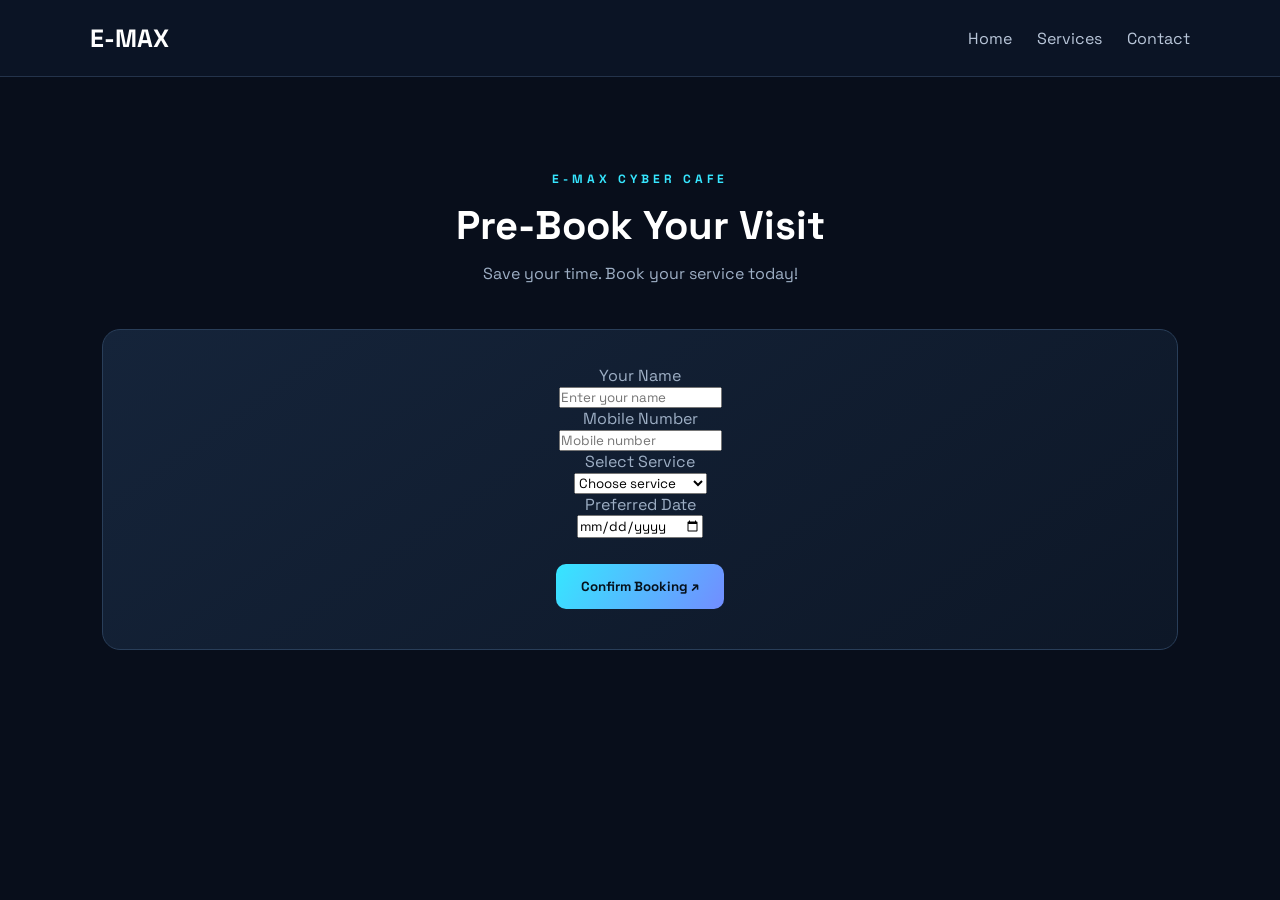
==== booking.html @ 5b34764a "Create booking.html" ====
<!DOCTYPE html>
<html lang="en">
<head>
<meta charset="UTF-8">
<meta name="viewport" content="width=device-width, initial-scale=1.0">
<title>E-MAX | Pre Booking</title>
<link rel="stylesheet" href="styles.css">
</head>
<body>

<header>
  <a href="index.html" class="logo">E-MAX</a>
  <nav>
    <a href="index.html">Home</a>
    <a href="services.html">Services</a>
    <a href="contact.html">Contact</a>
  </nav>
</header>

<section class="services">
  <div class="section-title">
    <span>E-MAX CYBER CAFE</span>
    <h2>Pre-Book Your Visit</h2>
    <p>Save your time. Book your service today!</p>
  </div>

  <form id="bookingForm" class="service-card">
    <p>Your Name</p>
    <input name="name" placeholder="Enter your name" required>

    <p>Mobile Number</p>
    <input name="mobile" type="tel" placeholder="Mobile number" required>

    <p>Select Service</p>
    <select name="service" required>
      <option value="">Choose service</option>
      <option>Aadhaar Services</option>
      <option>PAN Card</option>
      <option>Voter ID</option>
      <option>Driving Licence</option>
      <option>Scholarship</option>
      <option>Banking</option>
      <option>Other</option>
    </select>

    <p>Preferred Date</p>
    <input name="date" type="date" required>

    <br><br>
    <button class="btn" type="submit">
      Confirm Booking ↗
    </button>
  </form>
</section>

<script>
document.getElementById("bookingForm").addEventListener("submit", function(e) {
  e.preventDefault();

  const f = new FormData(this);

  const message =
    "Hello E-MAX! Booking Request\n" +
    "Name: " + f.get("name") + "\n" +
    "Mobile: " + f.get("mobile") + "\n" +
    "Service: " + f.get("service") + "\n" +
    "Date: " + f.get("date");

  window.open(
    "https://wa.me/919099212666?text=" +
    encodeURIComponent(message),
    "_blank"
  );
});
</script>

</body>
</html>
---- styles.css ----
@import url('https://fonts.googleapis.com/css2?family=Space+Grotesk:wght@400;500;600;700&display=swap');

* {
  margin: 0;
  padding: 0;
  box-sizing: border-box;
  font-family: 'Space Grotesk', sans-serif;
}

body {
  background: #080e1b;
  color: white;
}

header {
  display: flex;
  justify-content: space-between;
  align-items: center;
  padding: 22px 7%;
  background: #0b1425;
  position: sticky;
  top: 0;
  z-index: 100;
  border-bottom: 1px solid #24334b;
}

.logo {
  font-size: 25px;
  font-weight: 700;
  text-decoration: none;
  color: white;
}

.logo span {
  color: #36e6ff;
}

.logo small {
  display: block;
  font-size: 9px;
  letter-spacing: 4px;
  color: #36e6ff;
}

nav {
  display: flex;
  gap: 25px;
}

nav a {
  text-decoration: none;
  color: #b9c6d9;
  transition: .3s;
}

nav a:hover {
  color: #36e6ff;
  text-shadow: 0 0 15px #36e6ff;
}

.hero {
  min-height: 650px;
  padding: 100px 8%;
  display: flex;
  align-items: center;
  justify-content: space-between;
  gap: 40px;
  flex-wrap: wrap;
  background:
    radial-gradient(circle at 80% 30%, #173c61, transparent 40%);
}

.hero-content {
  max-width: 650px;
}

.tag, .section-title span {
  color: #36e6ff;
  letter-spacing: 4px;
  font-size: 12px;
  font-weight: bold;
}

.hero h1 {
  font-size: clamp(42px, 6vw, 75px);
  line-height: 1.1;
  margin: 25px 0;
}

.hero h1 span {
  color: #36e6ff;
  text-shadow: 0 0 25px #36e6ff55;
}

.hero p {
  color: #aabbd1;
  font-size: 17px;
  line-height: 1.8;
  margin-bottom: 30px;
}

.btn {
  display: inline-block;
  background: linear-gradient(120deg,#36e6ff,#728dff);
  padding: 14px 25px;
  border-radius: 10px;
  text-decoration: none;
  color: #06111c;
  font-weight: bold;
  transition: .3s;
  margin: 5px;
  border: none;
  cursor: pointer;
}

.btn:hover {
  transform: translateY(-5px);
  box-shadow: 0 0 30px #36e6ff88;
}

.secondary {
  background: transparent;
  color: white;
  border: 1px solid #36e6ff;
}

.hero-card {
  width: 320px;
  padding: 35px;
  text-align: center;
  border-radius: 25px;
  border: 1px solid #36e6ff66;
  background: #13253a99;
  backdrop-filter: blur(20px);
  box-shadow: 0 0 40px #36e6ff22;
  animation: floating 4s infinite ease-in-out;
}

.orb {
  width: 130px;
  height: 130px;
  margin: auto auto 25px;
  border-radius: 50%;
  display: grid;
  place-items: center;
  font-size: 75px;
  font-weight: bold;
  color: #07121c;
  background: linear-gradient(135deg,#36e6ff,#718bff);
  box-shadow: 0 0 45px #36e6ff77;
}

.hero-card p {
  margin: 15px 0;
}

.status {
  color: #45efb1;
  font-size: 12px;
}

.stats {
  display: grid;
  grid-template-columns: repeat(4,1fr);
  padding: 40px 8%;
  gap: 15px;
  text-align: center;
  background: #101b2d;
}

.stats h2 {
  color: #36e6ff;
  font-size: 35px;
}

.stats p {
  color: #9eafc5;
}

.services {
  padding: 90px 8%;
  text-align: center;
}

.section-title {
  margin-bottom: 45px;
}

.section-title h2 {
  font-size: 40px;
  margin: 12px;
}

.section-title p {
  color: #9eafc5;
}

.service-grid {
  display: grid;
  grid-template-columns: repeat(3,1fr);
  gap: 22px;
  margin-bottom: 35px;
}

.service-card {
  padding: 35px 20px;
  background: linear-gradient(145deg,#15243a,#0d1727);
  border: 1px solid #293e59;
  border-radius: 18px;
  transition: .35s;
}

.service-card div {
  font-size: 38px;
  margin-bottom: 15px;
}

.service-card h3 {
  margin-bottom: 10px;
}

.service-card p {
  color: #9eafc5;
}

.service-card:hover {
  transform: translateY(-10px);
  border-color: #36e6ff;
  box-shadow: 0 0 30px #36e6ff25;
}

.cta {
  text-align: center;
  padding: 80px 20px;
  background: linear-gradient(120deg,#102c47,#14223d);
}

.cta h2 {
  font-size: 35px;
}

.cta p {
  color: #b0c0d5;
  margin: 15px;
}

footer {
  text-align: center;
  padding: 40px 20px;
  color: #a9b9ce;
  background: #070c15;
}

.whatsapp {
  position: fixed;
  right: 25px;
  bottom: 25px;
  width: 60px;
  height: 60px;
  display: grid;
  place-items: center;
  border-radius: 50%;
  background: #20d477;
  color: #06140c;
  text-decoration: none;
  font-size: 30px;
  box-shadow: 0 0 25px #20d47777;
  z-index: 200;
}

@keyframes floating {
  50% { transform: translateY(-15px); }
}

@media(max-width:850px) {
  header { flex-direction: column; gap: 20px; }
  nav { flex-wrap: wrap; justify-content: center; }
  .hero { justify-content: center; text-align: center; }
  .stats { grid-template-columns: repeat(2,1fr); }
  .service-grid { grid-template-columns: repeat(2,1fr); }
}

@media(max-width:550px) {
  nav { gap: 12px; }
  nav a { font-size: 13px; }
  .service-grid { grid-template-columns: 1fr; }
  .hero-card { width: 100%; }
  .section-title h2 { font-size: 30px; }
}
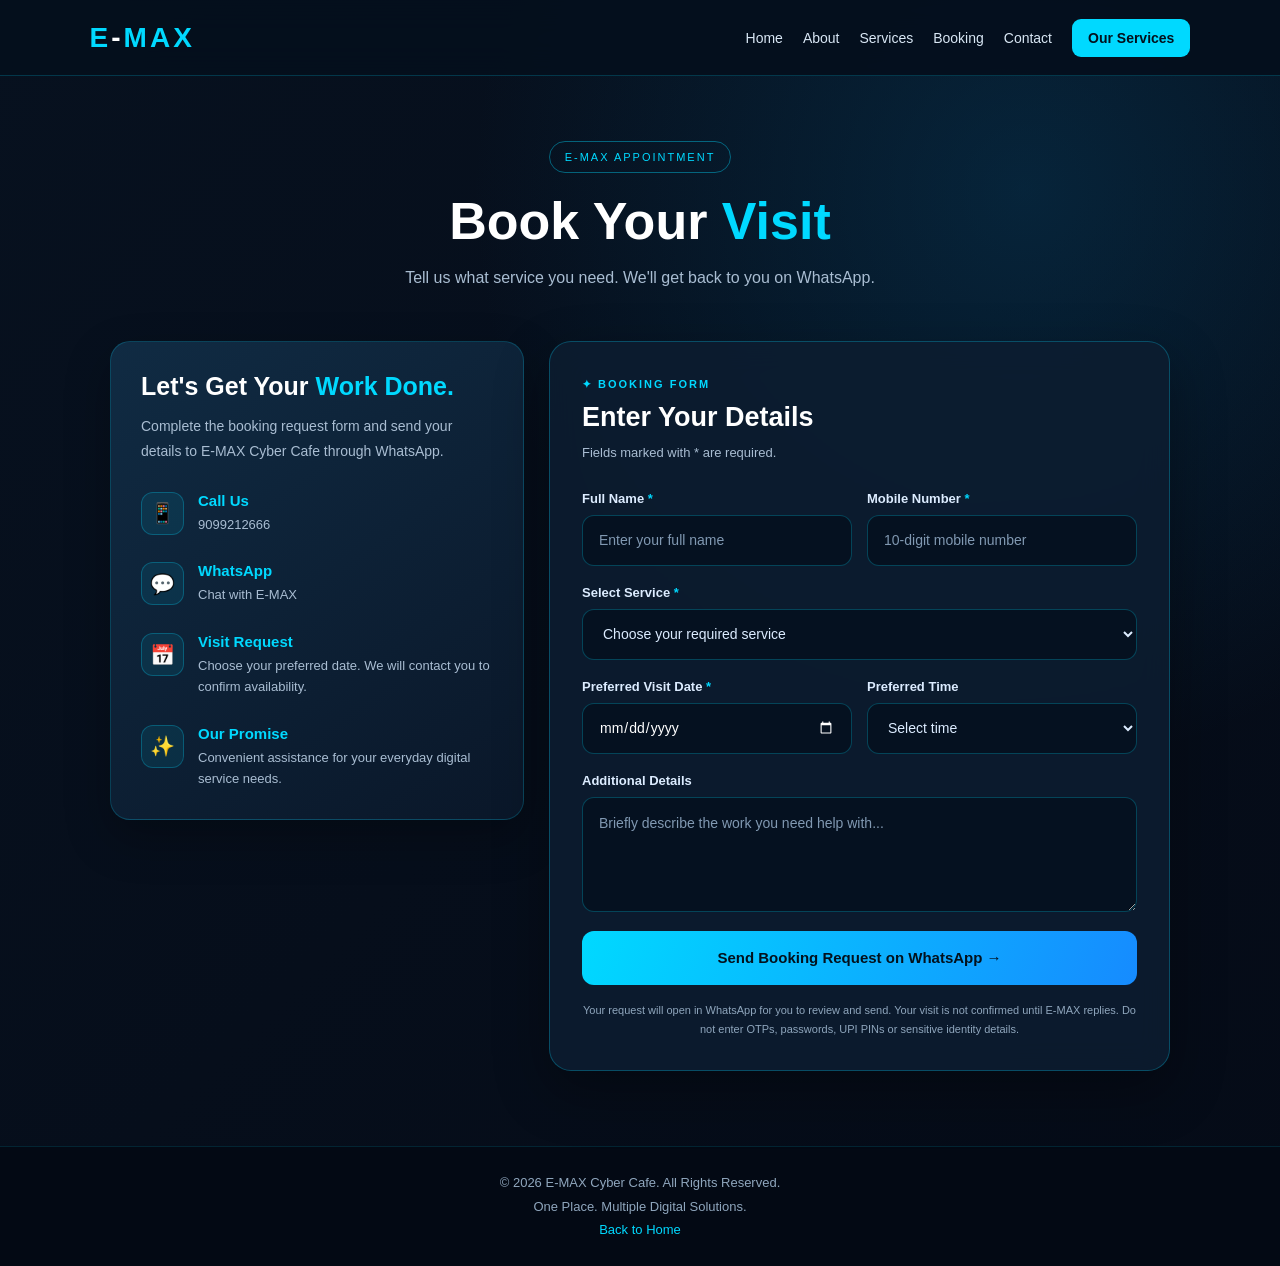
==== commit 4778fb90: "Update booking.html" ====
--- a/booking.html
+++ b/booking.html
@@ -4,74 +4,509 @@
 <head>
 <meta charset="UTF-8">
 <meta name="viewport" content="width=device-width, initial-scale=1.0">
-<title>E-MAX | Pre Booking</title>
-<link rel="stylesheet" href="styles.css">
+<meta name="theme-color" content="#07111f">
+<title>Book Your Visit | E-MAX Cyber Cafe</title>
+
+<style>
+:root {
+    --bg: #07111f;
+    --panel: #10243a;
+    --cyan: #00d9ff;
+    --blue: #168bff;
+    --muted: #a9bdd2;
+}
+* {
+    margin: 0;
+    padding: 0;
+    box-sizing: border-box;
+    font-family: Arial, Helvetica, sans-serif;
+}
+body {
+    min-height: 100vh;
+    background:
+      radial-gradient(ellipse at 80% 15%,#07507855,transparent 38%),
+      linear-gradient(135deg,#07111f,#050b17);
+    color: white;
+}
+a { text-decoration: none; }
+
+header {
+    min-height: 76px;
+    padding: 16px 7%;
+    display: flex;
+    justify-content: space-between;
+    align-items: center;
+    flex-wrap: wrap;
+    gap: 18px;
+    background: rgba(5,15,29,.94);
+    border-bottom: 1px solid #00d9ff33;
+    position: sticky;
+    top: 0;
+    z-index: 10;
+    backdrop-filter: blur(16px);
+}
+.logo {
+    color: var(--cyan);
+    font-size: 28px;
+    font-weight: 900;
+    letter-spacing: 3px;
+}
+.logo span { color: white; }
+nav {
+    display: flex;
+    align-items: center;
+    flex-wrap: wrap;
+    gap: 20px;
+}
+nav a {
+    color: #d9e7f5;
+    font-size: 14px;
+    transition: .25s;
+}
+nav a:hover { color: var(--cyan); }
+nav .nav-cta {
+    background: var(--cyan);
+    color: #03111d;
+    padding: 11px 16px;
+    border-radius: 9px;
+    font-weight: bold;
+}
+
+.page-heading {
+    text-align: center;
+    padding: 65px 20px 25px;
+}
+.eyebrow {
+    display: inline-block;
+    color: var(--cyan);
+    border: 1px solid #00d9ff66;
+    border-radius: 30px;
+    padding: 9px 15px;
+    font-size: 11px;
+    letter-spacing: 2px;
+    margin-bottom: 18px;
+}
+.page-heading h1 {
+    font-size: clamp(34px,5vw,52px);
+    margin-bottom: 13px;
+}
+.page-heading h1 span { color: var(--cyan); }
+.page-heading p {
+    color: var(--muted);
+    line-height: 1.7;
+}
+
+.booking-layout {
+    max-width: 1100px;
+    margin: 25px auto 75px;
+    padding: 0 20px;
+    display: grid;
+    grid-template-columns: 1fr 1.5fr;
+    gap: 25px;
+    align-items: start;
+}
+
+/* LEFT INFORMATION CARD */
+
+.info-card {
+    padding: 30px;
+    border: 1px solid #00d9ff33;
+    border-radius: 20px;
+    background: linear-gradient(145deg,#102b43,#0a1729);
+    box-shadow: 0 18px 45px #0004;
+}
+.info-card h2 {
+    font-size: 25px;
+    margin-bottom: 13px;
+}
+.info-card h2 span { color: var(--cyan); }
+.info-card > p {
+    color: var(--muted);
+    line-height: 1.8;
+    font-size: 14px;
+}
+.info-item {
+    display: flex;
+    align-items: flex-start;
+    gap: 14px;
+    margin-top: 27px;
+}
+.info-icon {
+    min-width: 43px;
+    height: 43px;
+    display: grid;
+    place-items: center;
+    border-radius: 12px;
+    background: #00d9ff16;
+    border: 1px solid #00d9ff44;
+    font-size: 20px;
+}
+.info-item h3 {
+    color: var(--cyan);
+    font-size: 15px;
+    margin-bottom: 6px;
+}
+.info-item p {
+    color: var(--muted);
+    font-size: 13px;
+    line-height: 1.6;
+}
+.info-item a { color: var(--muted); }
+.info-item a:hover { color: var(--cyan); }
+
+/* FORM CARD */
+
+.form-card {
+    padding: 32px;
+    border-radius: 22px;
+    background: rgba(13,29,48,.88);
+    border: 1px solid #00d9ff44;
+    box-shadow: 0 20px 55px #0005;
+    backdrop-filter: blur(15px);
+    animation: appear .7s ease both;
+}
+.form-heading { margin-bottom: 27px; }
+.form-heading span {
+    color: var(--cyan);
+    font-size: 11px;
+    letter-spacing: 2px;
+    font-weight: bold;
+}
+.form-heading h2 {
+    font-size: 27px;
+    margin: 10px 0;
+}
+.form-heading p {
+    color: var(--muted);
+    font-size: 13px;
+    line-height: 1.6;
+}
+.form-row {
+    display: grid;
+    grid-template-columns: 1fr 1fr;
+    gap: 15px;
+}
+.field { margin-bottom: 19px; }
+label {
+    display: block;
+    color: #dcecff;
+    font-size: 13px;
+    font-weight: bold;
+    margin-bottom: 9px;
+}
+.required { color: var(--cyan); }
+
+/* PREMIUM INPUTS */
+
+input, select, textarea {
+    display: block;
+    width: 100%;
+    min-height: 51px;
+    padding: 14px 16px;
+    background: rgba(5,17,31,.85);
+    color: white;
+    border: 1px solid rgba(0,217,255,.25);
+    border-radius: 12px;
+    outline: none;
+    font-size: 14px;
+    transition: border-color .25s, box-shadow .25s, background .25s;
+}
+input::placeholder, textarea::placeholder {
+    color: #8199b2;
+    opacity: 1;
+}
+input:focus, select:focus, textarea:focus {
+    border-color: var(--cyan);
+    background: #102a43;
+    box-shadow: 0 0 0 3px #00d9ff19, 0 0 18px #00d9ff17;
+}
+select {
+    cursor: pointer;
+    color: #dcecff;
+}
+select option {
+    background: #0c1b2d;
+    color: white;
+}
+input[type="date"] { color-scheme: dark; }
+textarea {
+    min-height: 115px;
+    resize: vertical;
+    line-height: 1.6;
+}
+.submit-btn {
+    width: 100%;
+    min-height: 54px;
+    padding: 15px 20px;
+    border: 0;
+    border-radius: 12px;
+    color: #03111d;
+    background: linear-gradient(110deg,var(--cyan),var(--blue));
+    font-size: 15px;
+    font-weight: 900;
+    cursor: pointer;
+    transition: .25s;
+}
+.submit-btn:hover {
+    transform: translateY(-3px);
+    box-shadow: 0 10px 25px #00d9ff44;
+}
+.form-note {
+    margin-top: 16px;
+    color: #8fa6bd;
+    font-size: 11px;
+    line-height: 1.7;
+    text-align: center;
+}
+footer {
+    padding: 24px 15px;
+    text-align: center;
+    background: #030914;
+    border-top: 1px solid #00d9ff22;
+    color: #8fa6bd;
+    font-size: 13px;
+    line-height: 1.8;
+}
+footer a { color: var(--cyan); }
+
+@keyframes appear {
+    from { opacity: 0; transform: translateY(20px); }
+    to { opacity: 1; transform: translateY(0); }
+}
+
+@media(max-width:800px) {
+    .booking-layout { grid-template-columns: 1fr; max-width: 650px; }
+}
+@media(max-width:600px) {
+    header { justify-content: center; flex-direction: column; }
+    nav { justify-content: center; gap: 12px; }
+    nav a { font-size: 12px; }
+    .form-card, .info-card { padding: 23px 19px; }
+    .form-row { grid-template-columns: 1fr; gap: 0; }
+    .page-heading { padding-top: 45px; }
+}
+</style>
 </head>
+
 <body>
 
 <header>
-  <a href="index.html" class="logo">E-MAX</a>
-  <nav>
-    <a href="index.html">Home</a>
-    <a href="services.html">Services</a>
-    <a href="contact.html">Contact</a>
-  </nav>
+    <a class="logo" href="./index.html">E<span>-</span>MAX</a>
+
+    <nav>
+        <a href="./index.html">Home</a>
+        <a href="./about.html">About</a>
+        <a href="./services.html">Services</a>
+        <a href="./booking.html">Booking</a>
+        <a href="./contact.html">Contact</a>
+        <a href="./services.html" class="nav-cta">Our Services</a>
+    </nav>
 </header>
 
-<section class="services">
-  <div class="section-title">
-    <span>E-MAX CYBER CAFE</span>
-    <h2>Pre-Book Your Visit</h2>
-    <p>Save your time. Book your service today!</p>
-  </div>
-
-  <form id="bookingForm" class="service-card">
-    <p>Your Name</p>
-    <input name="name" placeholder="Enter your name" required>
-
-    <p>Mobile Number</p>
-    <input name="mobile" type="tel" placeholder="Mobile number" required>
-
-    <p>Select Service</p>
-    <select name="service" required>
-      <option value="">Choose service</option>
-      <option>Aadhaar Services</option>
-      <option>PAN Card</option>
-      <option>Voter ID</option>
-      <option>Driving Licence</option>
-      <option>Scholarship</option>
-      <option>Banking</option>
-      <option>Other</option>
-    </select>
-
-    <p>Preferred Date</p>
-    <input name="date" type="date" required>
-
-    <br><br>
-    <button class="btn" type="submit">
-      Confirm Booking ↗
-    </button>
-  </form>
-</section>
+<main>
+
+<div class="page-heading">
+    <span class="eyebrow">E-MAX APPOINTMENT</span>
+    <h1>Book Your <span>Visit</span></h1>
+    <p>Tell us what service you need. We'll get back to you on WhatsApp.</p>
+</div>
+
+<div class="booking-layout">
+
+    <!-- CONTACT INFORMATION -->
+
+    <aside class="info-card">
+        <h2>Let's Get Your <span>Work Done.</span></h2>
+        <p>
+            Complete the booking request form and send your details
+            to E-MAX Cyber Cafe through WhatsApp.
+        </p>
+
+        <div class="info-item">
+            <div class="info-icon">📱</div>
+            <div>
+                <h3>Call Us</h3>
+                <p><a href="tel:+919099212666">9099212666</a></p>
+            </div>
+        </div>
+
+        <div class="info-item">
+            <div class="info-icon">💬</div>
+            <div>
+                <h3>WhatsApp</h3>
+                <p><a href="https://wa.me/919099212666" target="_blank" rel="noopener">Chat with E-MAX</a></p>
+            </div>
+        </div>
+
+        <div class="info-item">
+            <div class="info-icon">📅</div>
+            <div>
+                <h3>Visit Request</h3>
+                <p>Choose your preferred date. We will contact you to confirm availability.</p>
+            </div>
+        </div>
+
+        <div class="info-item">
+            <div class="info-icon">✨</div>
+            <div>
+                <h3>Our Promise</h3>
+                <p>Convenient assistance for your everyday digital service needs.</p>
+            </div>
+        </div>
+    </aside>
+
+    <!-- BOOKING FORM -->
+
+    <div class="form-card">
+
+        <div class="form-heading">
+            <span>✦ BOOKING FORM</span>
+            <h2>Enter Your Details</h2>
+            <p>Fields marked with * are required.</p>
+        </div>
+
+        <form id="bookingForm">
+
+            <div class="form-row">
+                <div class="field">
+                    <label for="name">Full Name <span class="required">*</span></label>
+                    <input
+                        type="text"
+                        id="name"
+                        name="name"
+                        placeholder="Enter your full name"
+                        maxlength="70"
+                        autocomplete="name"
+                        required>
+                </div>
+
+                <div class="field">
+                    <label for="phone">Mobile Number <span class="required">*</span></label>
+                    <input
+                        type="tel"
+                        id="phone"
+                        name="phone"
+                        placeholder="10-digit mobile number"
+                        inputmode="numeric"
+                        pattern="[0-9]{10}"
+                        maxlength="10"
+                        autocomplete="tel"
+                        required>
+                </div>
+            </div>
+
+            <div class="field">
+                <label for="service">Select Service <span class="required">*</span></label>
+                <select id="service" name="service" required>
+                    <option value="">Choose your required service</option>
+                    <option value="PAN Card">PAN Card</option>
+                    <option value="Aadhaar Assistance">Aadhaar Assistance</option>
+                    <option value="Driving Licence">Driving Licence</option>
+                    <option value="Scholarship Form">Scholarship Form</option>
+                    <option value="Voter ID">Voter ID</option>
+                    <option value="Banking Assistance">Banking Assistance</option>
+                    <option value="Printing and Xerox">Printing & Xerox</option>
+                    <option value="Online Form Filling">Online Form Filling</option>
+                    <option value="Resume and Documentation">Resume & Documentation</option>
+                    <option value="Other Services">Other Services</option>
+                </select>
+            </div>
+
+            <div class="form-row">
+                <div class="field">
+                    <label for="date">Preferred Visit Date <span class="required">*</span></label>
+                    <input type="date" id="date" name="date" required>
+                </div>
+
+                <div class="field">
+                    <label for="time">Preferred Time</label>
+                    <select id="time" name="time">
+                        <option value="">Select time</option>
+                        <option value="Morning">Morning</option>
+                        <option value="Afternoon">Afternoon</option>
+                        <option value="Evening">Evening</option>
+                    </select>
+                </div>
+            </div>
+
+            <div class="field">
+                <label for="message">Additional Details</label>
+                <textarea
+                    id="message"
+                    name="message"
+                    maxlength="500"
+                    placeholder="Briefly describe the work you need help with..."></textarea>
+            </div>
+
+            <button type="submit" class="submit-btn">
+                Send Booking Request on WhatsApp →
+            </button>
+
+            <p class="form-note">
+                Your request will open in WhatsApp for you to review and send.
+                Your visit is not confirmed until E-MAX replies.
+                Do not enter OTPs, passwords, UPI PINs or sensitive identity details.
+            </p>
+
+        </form>
+    </div>
+
+</div>
+</main>
+
+<footer>
+    <p>© 2026 E-MAX Cyber Cafe. All Rights Reserved.</p>
+    <p>One Place. Multiple Digital Solutions.</p>
+    <p><a href="./index.html">Back to Home</a></p>
+</footer>
 
 <script>
-document.getElementById("bookingForm").addEventListener("submit", function(e) {
-  e.preventDefault();
-
-  const f = new FormData(this);
-
-  const message =
-    "Hello E-MAX! Booking Request\n" +
-    "Name: " + f.get("name") + "\n" +
-    "Mobile: " + f.get("mobile") + "\n" +
-    "Service: " + f.get("service") + "\n" +
-    "Date: " + f.get("date");
-
-  window.open(
-    "https://wa.me/919099212666?text=" +
-    encodeURIComponent(message),
-    "_blank"
-  );
+// Set today's date as the earliest selectable visit date.
+const dateInput = document.getElementById("date");
+const today = new Date();
+const localToday = [
+    today.getFullYear(),
+    String(today.getMonth() + 1).padStart(2, "0"),
+    String(today.getDate()).padStart(2, "0")
+].join("-");
+
+dateInput.min = localToday;
+
+// Send booking request through WhatsApp.
+document.getElementById("bookingForm").addEventListener("submit", function(event) {
+    event.preventDefault();
+
+    const name = document.getElementById("name").value.trim();
+    const phone = document.getElementById("phone").value.trim();
+    const service = document.getElementById("service").value;
+    const date = document.getElementById("date").value;
+    const time = document.getElementById("time").value || "Not specified";
+    const message = document.getElementById("message").value.trim();
+
+    if (!/^[0-9]{10}$/.test(phone)) {
+        alert("Please enter a valid 10-digit mobile number.");
+        return;
+    }
+
+    const bookingDetails =
+`Hello E-MAX Cyber Cafe!
+
+I want to send a booking request.
+
+Name: ${name}
+Mobile: ${phone}
+Service: ${service}
+Preferred Date: ${date}
+Preferred Time: ${time}
+Additional Details: ${message || "None"}
+
+Please contact me regarding availability.`;
+
+    const whatsappURL =
+        "https://wa.me/919099212666?text=" +
+        encodeURIComponent(bookingDetails);
+
+    window.open(whatsappURL, "_blank", "noopener");
 });
 </script>
 
